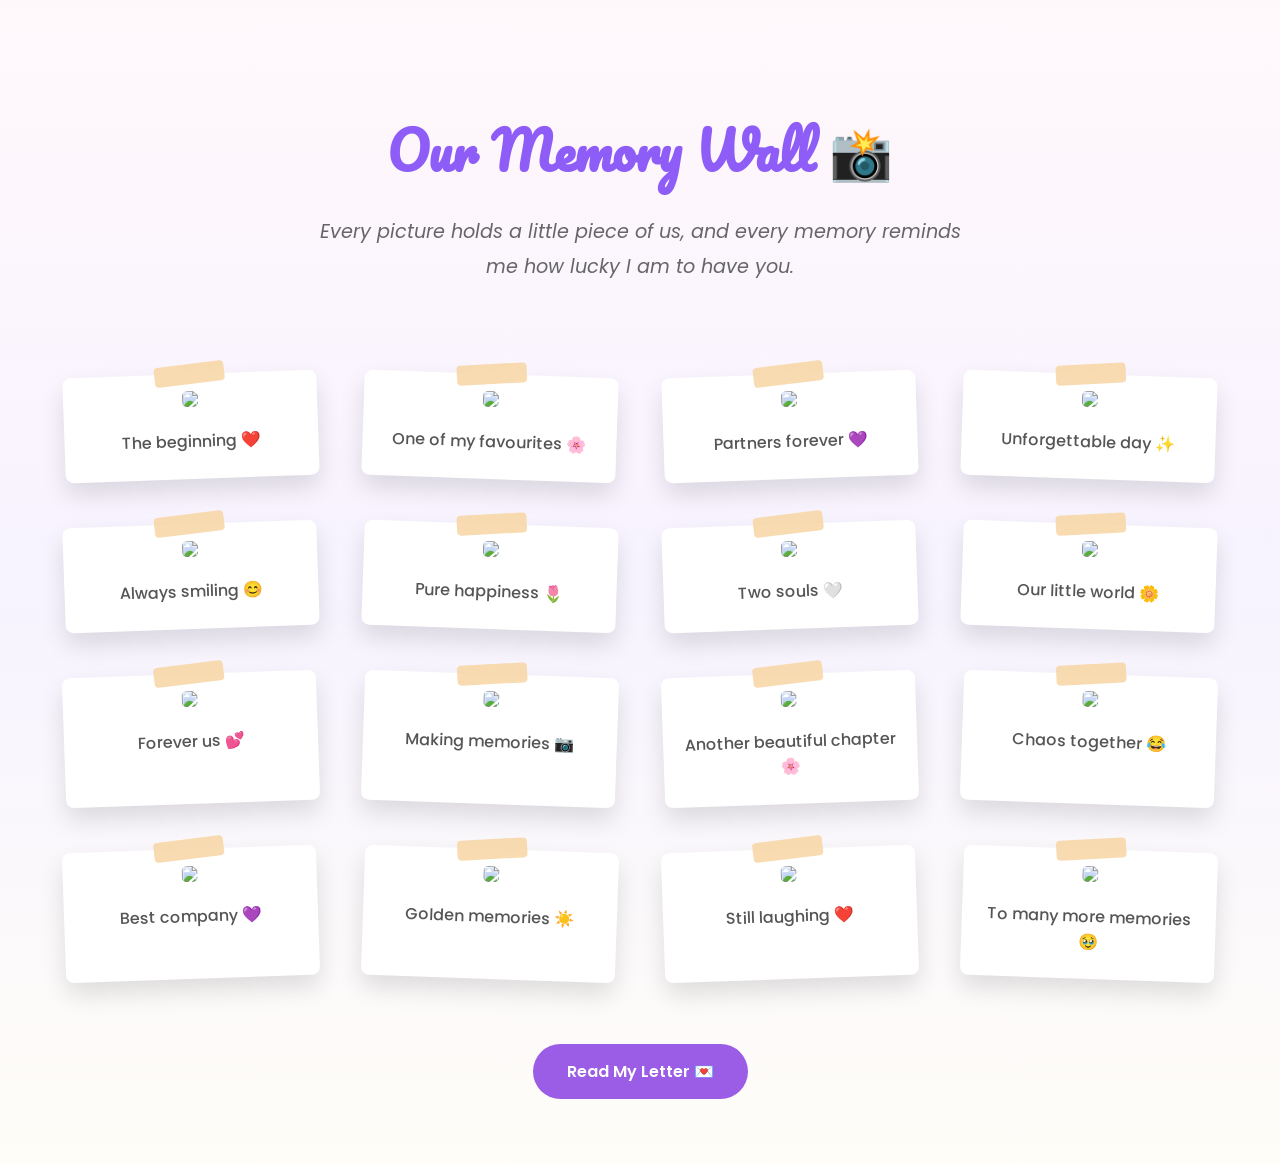
==== gallery.html @ 36abf65e "birthday website" ====
<!DOCTYPE html>
<html lang="en">
<head>
<meta charset="UTF-8">
<meta name="viewport" content="width=device-width, initial-scale=1.0">

<title>Our Memory Wall</title>

<link rel="stylesheet" href="style.css">

<link href="https://fonts.googleapis.com/css2?family=Pacifico&family=Poppins:wght@300;400;600&display=swap" rel="stylesheet">
</head>

<body class="gallery-page">

<section class="hero">

<h1>Our Memory Wall 📸</h1>

<p class="hero-quote">
Every picture holds a little piece of us, and every memory reminds me how lucky I am to have you.
</p>

</section>

<section class="gallery">

<div class="photo"><img src="images/gallery1.jpg"><p>The beginning ❤️</p></div>

<div class="photo"><img src="images/gallery2.jpg"><p>One of my favourites 🌸</p></div>

<div class="photo"><img src="images/gallery3.jpg"><p>Partners forever 💜</p></div>

<div class="photo"><img src="images/gallery4.jpg"><p>Unforgettable day ✨</p></div>

<div class="photo"><img src="images/gallery5.jpg"><p>Always smiling 😊</p></div>

<div class="photo"><img src="images/gallery6.jpg"><p>Pure happiness 🌷</p></div>

<div class="photo"><img src="images/gallery7.jpg"><p>Two souls 🤍</p></div>

<div class="photo"><img src="images/gallery8.jpg"><p>Our little world 🌼</p></div>

<div class="photo"><img src="images/gallery9.jpg"><p>Forever us 💕</p></div>

<div class="photo"><img src="images/gallery10.jpg"><p>Making memories 📷</p></div>

<div class="photo"><img src="images/gallery11.jpg"><p>Another beautiful chapter 🌸</p></div>

<div class="photo"><img src="images/gallery12.jpg"><p>Chaos together 😂</p></div>

<div class="photo"><img src="images/gallery13.jpg"><p>Best company 💜</p></div>

<div class="photo"><img src="images/gallery14.jpg"><p>Golden memories ☀️</p></div>

<div class="photo"><img src="images/gallery15.jpg"><p>Still laughing ❤️</p></div>

<div class="photo"><img src="images/gallery16.jpg"><p>To many more memories 🥹</p></div>

</section>

<div class="next-page">

<a href="letter.html">
Read My Letter 💌
</a>

</div>

</body>
</html>
---- style.css ----
/* =====================================
   FIX STORY PAGE LAYOUT
===================================== */

body.story-page{
    display:block;
    min-height:auto;
    overflow-x:hidden;
    overflow-y:auto;
    text-align:left;
}
*{
    margin:0;
    padding:0;
    box-sizing:border-box;
}

body{
    min-height:100vh;
    display:flex;
    justify-content:center;
    align-items:center;
    text-align:center;

    background:linear-gradient(
        135deg,
        #ffd6e7,
        #f8f4ff,
        #e6e6fa
    );

    font-family:'Poppins',sans-serif;
    overflow:hidden;
}

.container{
    padding:30px;
}

.polaroid{
    width:260px;
    background:white;
    padding:12px;
    margin:auto;
    border-radius:15px;

    box-shadow:
    0 10px 30px rgba(0,0,0,0.15);

    transform:rotate(-3deg);
}

.polaroid img{
    width:100%;
    border-radius:10px;
}

h1{
    margin-top:25px;
    font-family:'Pacifico',cursive;
    color:#9b5de5;
    font-size:3rem;
}

h2{
    margin-top:10px;
    color:#5a4a7c;
    font-size:1.8rem;
}

.quote{
    margin-top:20px;
    font-size:1.1rem;
    color:#666;
    max-width:500px;
}

.btn{
    display:inline-block;
    margin-top:30px;
    padding:14px 28px;

    background:white;
    color:#9b5de5;

    text-decoration:none;
    border-radius:30px;

    font-weight:600;

    transition:0.3s;
}

.btn:hover{
    transform:translateY(-4px);
    box-shadow:0 10px 20px rgba(0,0,0,0.12);
}

.hearts span{
    position:absolute;
    font-size:2rem;
    animation:float 6s infinite;
}

.hearts span:nth-child(1){
    left:10%;
    top:80%;
}

.hearts span:nth-child(2){
    left:20%;
    top:20%;
}

.hearts span:nth-child(3){
    right:15%;
    top:25%;
}

.hearts span:nth-child(4){
    right:10%;
    top:75%;
}

.hearts span:nth-child(5){
    left:50%;
    top:10%;
}

@keyframes float{
    0%{
        transform:translateY(0px);
    }
    50%{
        transform:translateY(-20px);
    }
    100%{
        transform:translateY(0px);
    }
}
/* ===========================
   STORY PAGE
=========================== */

.story-page{
    background: linear-gradient(180deg,#FFF7FB,#F7F3FF,#FFFDF8);
    overflow-x:hidden;
    overflow-y:auto;
}

/* Hero */

.hero{
    text-align:center;
    padding:80px 20px 40px;
}

.hero h1{
    font-size:3.2rem;
    color:#8E5CF6;
    margin-bottom:20px;
}

.hero-quote{
    max-width:650px;
    margin:auto;
    color:#666;
    font-size:1.2rem;
    line-height:1.8;
    font-style:italic;
}

/* Timeline */

.timeline{
    width:90%;
    max-width:1000px;
    margin:60px auto;
}

.chapter{
    display:flex;
    align-items:center;
    gap:35px;
    margin-bottom:90px;
}

.chapter.right{
    flex-direction:row-reverse;
}

.chapter img{
    width:260px;
    border-radius:20px;
    box-shadow:0 15px 35px rgba(0,0,0,.12);
    transition:.4s;
}

.chapter img:hover{
    transform:scale(1.05) rotate(2deg);
}

.card{

    background:white;

    padding:28px;

    border-radius:22px;

    box-shadow:0 12px 30px rgba(0,0,0,.08);

    flex:1;
}

.card h2{

    color:#9B5DE5;

    margin-bottom:15px;
}

.card p{

    line-height:1.8;

    color:#666;
}

/* Button */

.next-page{

    text-align:center;

    margin:80px 0;
}

.next-page a{

    background:#9B5DE5;

    color:white;

    text-decoration:none;

    padding:16px 34px;

    border-radius:40px;

    font-weight:600;

    transition:.3s;
}

.next-page a:hover{

    background:#8247d8;

    transform:translateY(-3px);
}

/* Mobile */

@media(max-width:768px){

.chapter,
.chapter.right{

flex-direction:column;

text-align:center;

}

.chapter img{

width:90%;

}

.hero h1{

font-size:2.3rem;

}

}
/* ===========================
   REASONS PAGE
=========================== */

.reasons-page{
    background:linear-gradient(180deg,#FFF7FB,#F7F3FF,#FFFDF8);
    overflow-x:hidden;
    overflow-y:auto;
    display:block;
}

.reasons-container{
    width:90%;
    max-width:900px;
    margin:50px auto;
    display:grid;
    grid-template-columns:repeat(auto-fit,minmax(260px,1fr));
    gap:25px;
}

.reason-card{
    background:white;
    padding:25px;
    border-radius:20px;
    box-shadow:0 10px 25px rgba(0,0,0,.08);
    font-size:1.05rem;
    color:#555;
    transition:.3s;
}

.reason-card:hover{
    transform:translateY(-8px);
}
/* ===========================
   GALLERY PAGE
=========================== */

.gallery-page{
    background:linear-gradient(180deg,#FFF8FB,#F7F3FF,#FFFDF8);
    display:block;
    overflow-y:auto;
    overflow-x:hidden;
}

.gallery{
    width:90%;
    max-width:1200px;
    margin:50px auto;
    display:grid;
    grid-template-columns:repeat(auto-fit,minmax(240px,1fr));
    gap:45px;
}

.photo{
    background:white;
    padding:15px 15px 25px;
    border-radius:8px;
    box-shadow:0 12px 25px rgba(0,0,0,.12);
    transform:rotate(-2deg);
    transition:.4s;
    position:relative;
}

.photo:nth-child(even){
    transform:rotate(2deg);
}

.photo:hover{
    transform:scale(1.05) rotate(0deg);
}

.photo::before{
    content:"";
    width:70px;
    height:20px;
    background:#f8d8a8;
    position:absolute;
    top:-10px;
    left:50%;
    transform:translateX(-50%) rotate(-5deg);
    opacity:.9;
    border-radius:4px;
}

.photo img{
    width:100%;
    border-radius:5px;
}

.photo p{
    margin-top:15px;
    text-align:center;
    color:#555;
    font-weight:500;
}
/* ===========================
   LETTER PAGE
=========================== */

.letter-page{
    background: linear-gradient(180deg,#FFF7FB,#F7F3FF,#FFFDF8);
    display: block;
    overflow-y: auto;
    overflow-x: hidden;
}

.letter-box{
    width: 90%;
    max-width: 850px;
    margin: 60px auto;
    background: #ffffff;
    padding: 50px;
    border-radius: 25px;
    box-shadow: 0 15px 35px rgba(0,0,0,0.12);
    line-height: 2;
    color: #555;
}

.letter-box h2{
    color: #9B5DE5;
    margin-bottom: 25px;
    font-family: 'Pacifico', cursive;
    text-align: center;
}

.letter-box h3{
    margin-top: 35px;
    color: #777;
    text-align: right;
}

.letter-box p{
    font-family: 'Caveat', cursive;
    font-size: 1.6rem;
    line-height: 1.8;
    text-align: left;
    color: #555;
}

.surprise{
    text-align: center;
    padding: 60px 20px 100px;
}

.surprise h2{
    font-family: 'Pacifico', cursive;
    color: #9B5DE5;
    margin-bottom: 20px;
}

.surprise p{
    max-width: 700px;
    margin: auto;
    color: #666;
    line-height: 1.8;
    font-size: 1.1rem;
    margin-bottom: 35px;
}

/* Mobile Responsive */

@media (max-width:768px){

    .letter-box{
        padding:30px 22px;
        width:92%;
    }

    .letter-box h2{
        font-size:2rem;
    }

    .letter-box p{
        font-size:1rem;
    }

}
body{
    animation: fadeIn 0.8s ease;
}

@keyframes fadeIn{
    from{
        opacity:0;
    }
    to{
        opacity:1;
    }
}
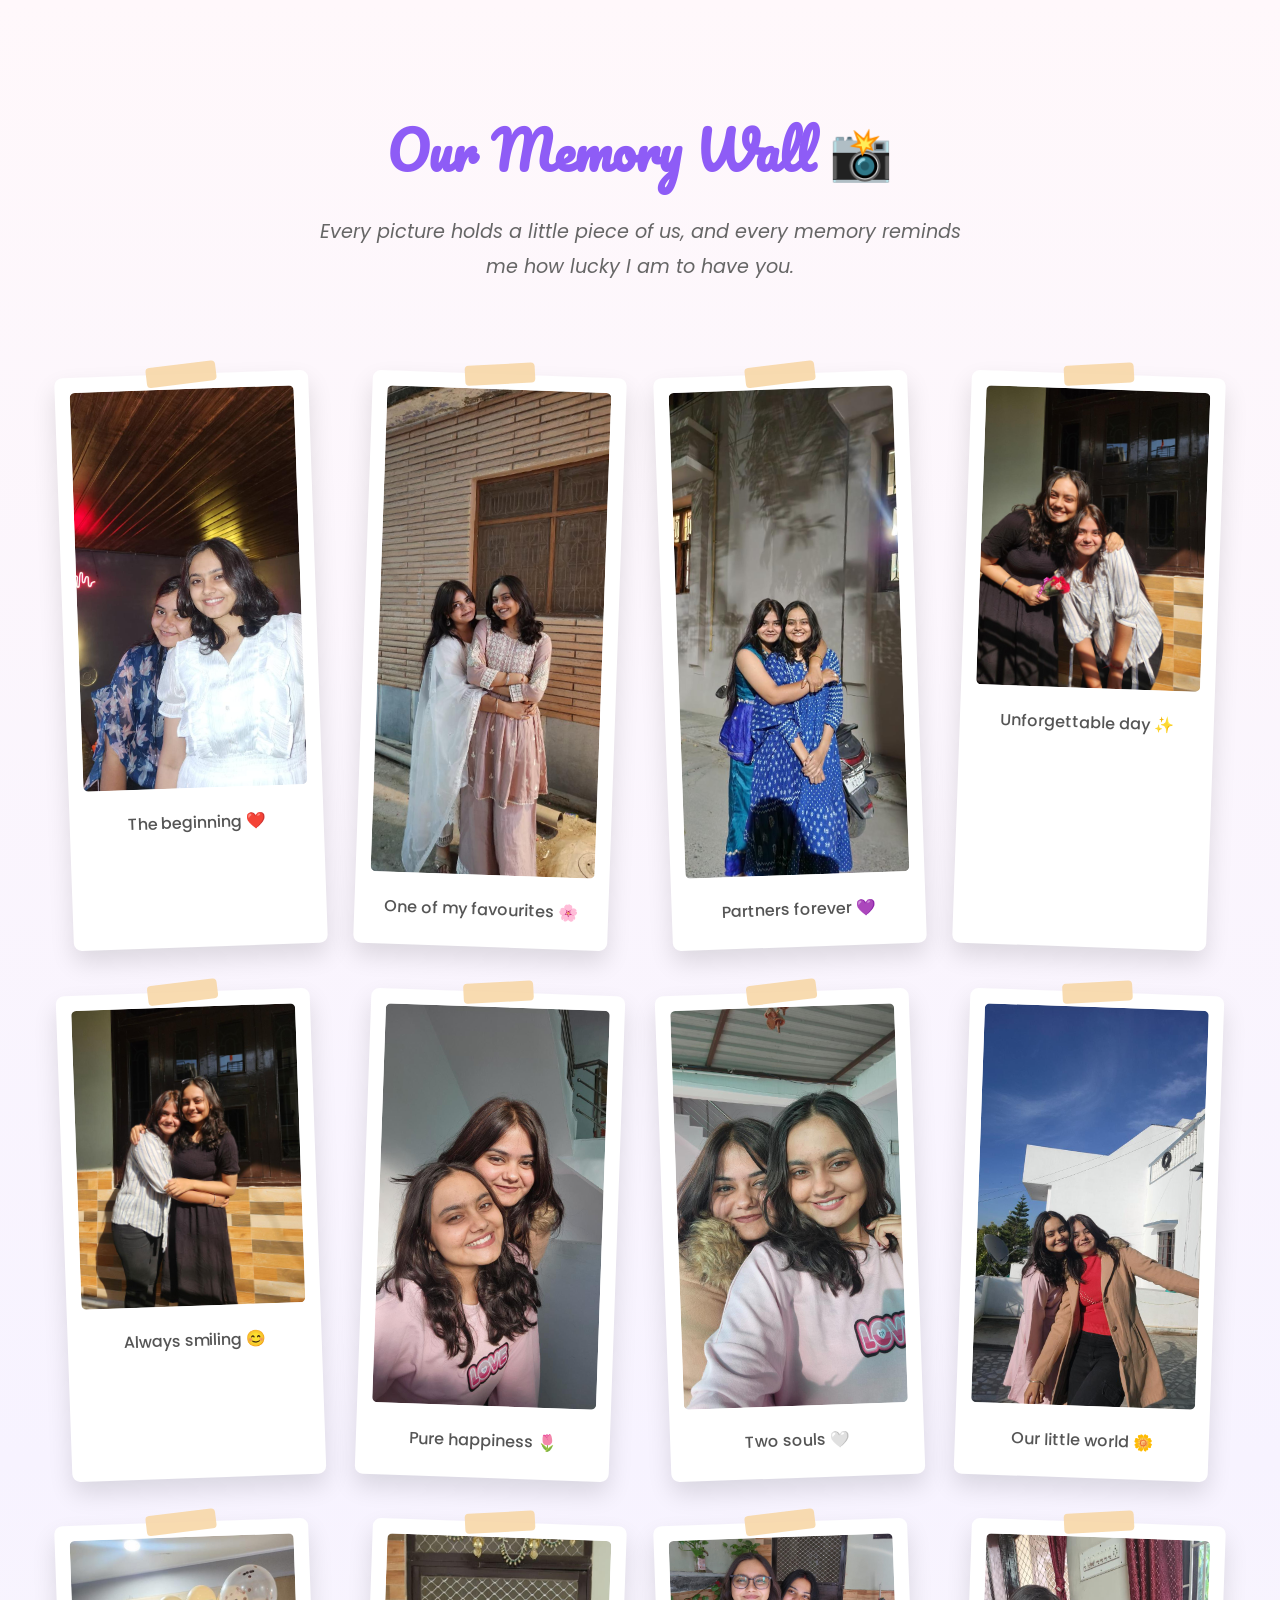
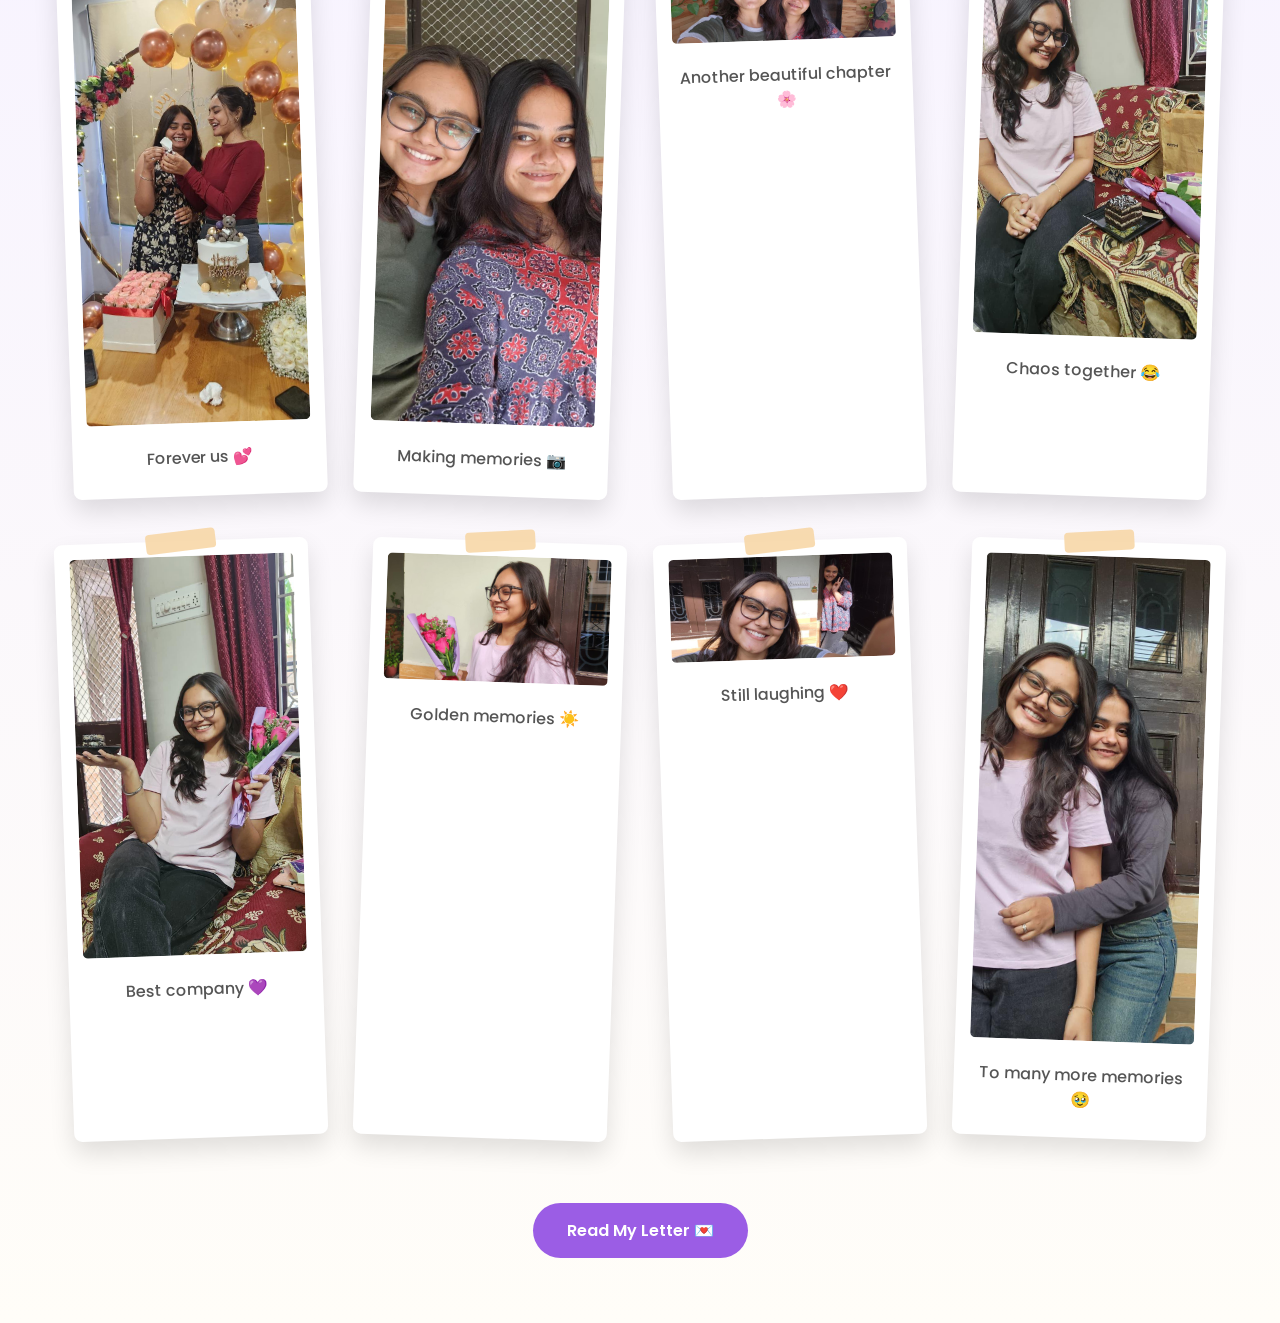
==== commit 4bc24148: "Update gallery.html" ====
--- a/gallery.html
+++ b/gallery.html
@@ -7,6 +7,7 @@
 <title>Our Memory Wall</title>
 
 <link rel="stylesheet" href="style.css">
+  
 
 <link href="https://fonts.googleapis.com/css2?family=Pacifico&family=Poppins:wght@300;400;600&display=swap" rel="stylesheet">
 </head>
@@ -25,37 +26,37 @@
 
 <section class="gallery">
 
-<div class="photo"><img src="images/gallery1.jpg"><p>The beginning ❤️</p></div>
+<div class="photo"><img src="gallery1.jpg"><p>The beginning ❤️</p></div>
 
-<div class="photo"><img src="images/gallery2.jpg"><p>One of my favourites 🌸</p></div>
+<div class="photo"><img src="gallery2.jpg"><p>One of my favourites 🌸</p></div>
 
-<div class="photo"><img src="images/gallery3.jpg"><p>Partners forever 💜</p></div>
+<div class="photo"><img src="gallery3.jpg"><p>Partners forever 💜</p></div>
 
-<div class="photo"><img src="images/gallery4.jpg"><p>Unforgettable day ✨</p></div>
+<div class="photo"><img src="gallery4.jpg"><p>Unforgettable day ✨</p></div>
 
-<div class="photo"><img src="images/gallery5.jpg"><p>Always smiling 😊</p></div>
+<div class="photo"><img src="gallery5.jpg"><p>Always smiling 😊</p></div>
 
-<div class="photo"><img src="images/gallery6.jpg"><p>Pure happiness 🌷</p></div>
+<div class="photo"><img src="gallery6.jpg"><p>Pure happiness 🌷</p></div>
 
-<div class="photo"><img src="images/gallery7.jpg"><p>Two souls 🤍</p></div>
+<div class="photo"><img src="gallery7.jpg"><p>Two souls 🤍</p></div>
 
-<div class="photo"><img src="images/gallery8.jpg"><p>Our little world 🌼</p></div>
+<div class="photo"><img src="gallery8.jpg"><p>Our little world 🌼</p></div>
 
-<div class="photo"><img src="images/gallery9.jpg"><p>Forever us 💕</p></div>
+<div class="photo"><img src="gallery9.jpg"><p>Forever us 💕</p></div>
 
-<div class="photo"><img src="images/gallery10.jpg"><p>Making memories 📷</p></div>
+<div class="photo"><img src="gallery10.jpg"><p>Making memories 📷</p></div>
 
-<div class="photo"><img src="images/gallery11.jpg"><p>Another beautiful chapter 🌸</p></div>
+<div class="photo"><img src="gallery11.jpg"><p>Another beautiful chapter 🌸</p></div>
 
-<div class="photo"><img src="images/gallery12.jpg"><p>Chaos together 😂</p></div>
+<div class="photo"><img src="gallery12.jpg"><p>Chaos together 😂</p></div>
 
-<div class="photo"><img src="images/gallery13.jpg"><p>Best company 💜</p></div>
+<div class="photo"><img src="gallery13.jpg"><p>Best company 💜</p></div>
 
-<div class="photo"><img src="images/gallery14.jpg"><p>Golden memories ☀️</p></div>
+<div class="photo"><img src="gallery14.jpg"><p>Golden memories ☀️</p></div>
 
-<div class="photo"><img src="images/gallery15.jpg"><p>Still laughing ❤️</p></div>
+<div class="photo"><img src="gallery15.jpg"><p>Still laughing ❤️</p></div>
 
-<div class="photo"><img src="images/gallery16.jpg"><p>To many more memories 🥹</p></div>
+<div class="photo"><img src="gallery16.jpg"><p>To many more memories 🥹</p></div>
 
 </section>
 
@@ -68,4 +69,4 @@
 </div>
 
 </body>
-</html>+</html>
